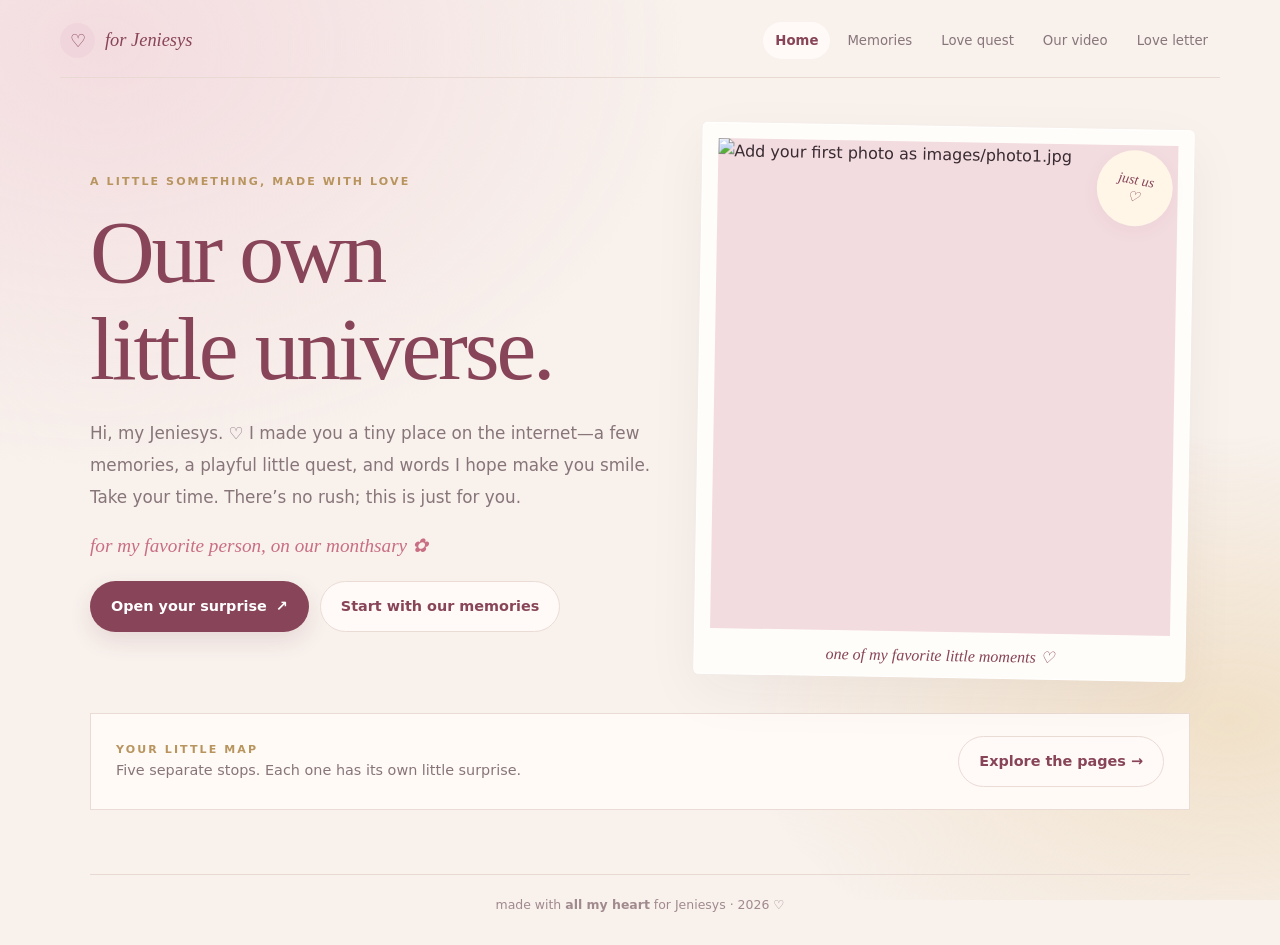
==== index.html @ ace35af0 "Add files via upload" ====
<!doctype html><html lang="en"><head><meta charset="utf-8"><meta name="viewport" content="width=device-width,initial-scale=1"><meta name="theme-color" content="#f8f1ec"><title>For Jeniesys ♡ — A Little Universe</title><link rel="stylesheet" href="style.css"></head><body><div class="background-glow"></div><header class="site-header"><a class="brand" href="index.html"><span class="brand-mark">♡</span> for Jeniesys</a><nav class="nav" aria-label="Main navigation"><a href="index.html" aria-current="page">Home</a><a href="memories.html">Memories</a><a href="quest.html">Love quest</a><a href="video.html">Our video</a><a href="letter.html">Love letter</a></nav></header><main class="page"><section class="home-grid"><div class="home-copy"><div class="eyebrow">a little something, made with love</div><h1>Our own<br>little universe.</h1><p class="lead">Hi, my Jeniesys. ♡ I made you a tiny place on the internet—a few memories, a playful little quest, and words I hope make you smile. Take your time. There’s no rush; this is just for you.</p><p class="signature">for my favorite person, on our monthsary ✿</p><div class="actions"><button class="btn btn-primary" id="openWorld">Open your surprise <span aria-hidden="true">↗</span></button><a class="btn btn-soft" href="memories.html">Start with our memories</a></div></div><div class="home-photo-card card"><span class="home-stamp">just us<br>♡</span><img id="heroPhoto" src="images/photo1.jpg" alt="A favorite photo of us" onerror="this.alt='Add your first photo as images/photo1.jpg'"><div class="photo-label">one of my favorite little moments ♡</div></div></section><section class="home-bottom"><div><div class="eyebrow">your little map</div><p>Five separate stops. Each one has its own little surprise.</p></div><a class="btn btn-soft" href="memories.html">Explore the pages →</a></section></main><footer class="site-footer">made with <b>all my heart</b> for Jeniesys · <span id="year"></span> ♡</footer><div id="toast" class="toast" role="status" aria-live="polite"></div><script src="app.js"></script></body></html>
---- style.css ----
:root{--bg:#f8f1ec;--paper:#fffdf9;--ink:#382b31;--muted:#88757a;--rose:#c96e83;--rose-dark:#884459;--blush:#f3dce0;--line:#eadbd5;--gold:#b8945e;--shadow:0 18px 55px #4c29300d;--serif:Georgia,'Times New Roman',serif;--sans:Inter,ui-rounded,'Trebuchet MS',system-ui,sans-serif}*{box-sizing:border-box}html{scroll-behavior:smooth}body{margin:0;background:var(--bg);color:var(--ink);font-family:var(--sans);line-height:1.6;min-height:100vh}button,a{font:inherit}button{cursor:pointer}a{color:inherit;text-decoration:none}button:focus-visible,a:focus-visible{outline:3px solid var(--gold);outline-offset:4px}.background-glow{position:fixed;inset:0;z-index:-1;pointer-events:none;background:radial-gradient(ellipse at 8% 5%,#f3dce0 0,transparent 35%),radial-gradient(ellipse at 96% 80%,#f0e0c8 0,transparent 28%)}.site-header{width:min(1160px,92%);margin:auto;padding:22px 0 18px;display:flex;align-items:center;justify-content:space-between;gap:22px;border-bottom:1px solid #e9d9d3}.brand{display:flex;align-items:center;gap:10px;font:italic 1.15rem var(--serif);color:var(--rose-dark);white-space:nowrap}.brand-mark{width:35px;height:35px;border-radius:50%;display:grid;place-items:center;background:#f0d6dc;font-style:normal}.nav{display:flex;align-items:center;gap:5px;flex-wrap:wrap;justify-content:flex-end}.nav a{padding:8px 12px;border-radius:999px;font-size:.83rem;color:var(--muted);transition:.2s}.nav a:hover,.nav a[aria-current=page]{background:#fffaf7;color:var(--rose-dark)}.nav a[aria-current=page]{font-weight:750}.page{width:min(1100px,92%);margin:0 auto;padding:48px 0 64px}.eyebrow{text-transform:uppercase;letter-spacing:.19em;font-size:.69rem;font-weight:800;color:var(--gold)}h1,h2,h3,p{margin-top:0}h1,h2,h3{font-family:var(--serif);font-weight:500;letter-spacing:-.035em;color:var(--rose-dark);line-height:1.08}h1{font-size:clamp(3rem,7vw,5.6rem);margin:14px 0 20px}h2{font-size:clamp(2.4rem,5vw,4.2rem);margin:10px 0 16px}h3{font-size:clamp(1.8rem,3vw,2.6rem);margin-bottom:14px}.lead{font-size:1.05rem;line-height:1.9;color:var(--muted);max-width:570px}.muted{color:var(--muted)}.btn{display:inline-flex;align-items:center;justify-content:center;gap:9px;padding:13px 20px;border-radius:999px;border:1px solid transparent;font-weight:750;font-size:.9rem;transition:transform .2s,box-shadow .2s,background .2s}.btn:hover{transform:translateY(-2px)}.btn-primary{background:var(--rose-dark);color:white;box-shadow:0 9px 22px #88445924}.btn-primary:hover{box-shadow:0 13px 28px #88445930}.btn-soft{background:#fffaf7;border-color:var(--line);color:var(--rose-dark)}.actions{display:flex;gap:11px;flex-wrap:wrap;margin-top:24px}.card{background:var(--paper);border:1px solid #fff;box-shadow:var(--shadow);border-radius:5px}.home-grid{display:grid;grid-template-columns:1.08fr .92fr;gap:30px;align-items:center}.home-copy{padding:28px 0}.home-copy .signature{font:italic 1.2rem var(--serif);color:var(--rose);margin-top:20px}.home-photo-card{padding:15px 15px 45px;transform:rotate(1deg);position:relative}.home-photo-card img{width:100%;height:clamp(320px,42vw,490px);object-fit:cover;display:block;background:var(--blush)}.photo-label{position:absolute;bottom:12px;left:15px;right:15px;text-align:center;font:italic 1rem var(--serif);color:var(--rose-dark)}.home-stamp{position:absolute;top:20px;right:20px;width:76px;height:76px;display:grid;place-items:center;text-align:center;border-radius:50%;background:#fff6e7;color:var(--rose-dark);font:italic .88rem var(--serif);transform:rotate(10deg);box-shadow:0 5px 18px #5a30300c}.home-bottom{margin-top:35px;padding:22px 25px;display:flex;align-items:center;justify-content:space-between;gap:20px;background:#fffaf6;border:1px solid var(--line)}.home-bottom p{margin:0;color:var(--muted);font-size:.9rem}.page-intro{text-align:center;max-width:720px;margin:0 auto 34px}.page-intro .lead{margin:0 auto}.section-card{padding:clamp(22px,4vw,40px)}.gallery-layout{display:grid;grid-template-columns:minmax(0,1fr) 270px;gap:28px;align-items:center}.gallery-stage{background:#fff;padding:12px 12px 48px;box-shadow:0 14px 38px #4c29300e;position:relative;transform:rotate(-.35deg)}.gallery-stage img{width:100%;height:clamp(300px,48vw,520px);display:block;object-fit:cover;background:var(--blush)}.gallery-caption{position:absolute;bottom:12px;left:15px;right:15px;text-align:center;color:var(--rose-dark);font:italic 1.12rem var(--serif)}.gallery-side{padding:8px 0}.gallery-side p{color:var(--muted);line-height:1.85}.gallery-controls{display:flex;align-items:center;gap:12px;margin-top:22px}.round-btn{width:43px;height:43px;border:1px solid var(--line);border-radius:50%;background:#fffaf7;color:var(--rose-dark);font-size:1.25rem}.gallery-count{font-size:.8rem;color:var(--muted);font-weight:700}.dots{display:flex;gap:8px;margin-top:17px}.dot{width:8px;height:8px;border:0;padding:0;border-radius:50%;background:#e8cbd0}.dot.active{background:var(--rose-dark);transform:scale(1.3)}.memory-note{margin-top:25px;padding:20px 22px;background:#fff8f3;border-left:3px solid var(--gold);font:italic 1.1rem/1.7 var(--serif);color:#795766}.quest-layout{display:grid;grid-template-columns:.8fr 1.2fr;gap:25px;align-items:stretch}.quest-art{min-height:340px;border-radius:4px;display:grid;place-items:center;position:relative;overflow:hidden;background:radial-gradient(circle,#fff 0,#f8e7e9 52%,#f0d5d9 100%)}.heart-art{font-size:clamp(7rem,15vw,10rem);filter:drop-shadow(0 15px 18px #c96e8330);animation:pulse 2.7s ease-in-out infinite}.orbit{position:absolute;width:225px;height:225px;border:1px dashed #d59aaa;border-radius:50%;animation:spin 30s linear infinite}.orbit:before,.orbit:after{content:'✦';position:absolute;color:var(--gold);font-size:1.3rem}.orbit:before{top:12px;left:33px}.orbit:after{bottom:25px;right:8px}.quest-card{padding:clamp(22px,4vw,36px)}.progress-row{display:flex;justify-content:space-between;gap:12px;color:var(--gold);font-size:.69rem;text-transform:uppercase;letter-spacing:.12em;font-weight:800}.progress-track{height:5px;background:#f0e1df;border-radius:99px;overflow:hidden;margin:12px 0 25px}.progress-fill{height:100%;width:20%;background:var(--rose);transition:width .3s}.question{font-size:clamp(1.8rem,3.7vw,2.7rem)}.answer-area{min-height:85px;position:relative;display:flex;align-items:center;justify-content:center;gap:12px;flex-wrap:wrap;margin-top:20px;padding:8px}.answer-yes,.answer-no{min-width:130px;border:0;border-radius:999px;padding:12px 17px;font-weight:750;transition:transform .18s}.answer-yes{background:var(--rose-dark);color:#fff}.answer-no{background:#fff;border:1px solid var(--line);color:var(--rose-dark);position:relative}.hint{min-height:25px;text-align:center;font-size:.78rem;color:#a88a8f;margin:12px 0 0}.success{padding:25px 15px;text-align:center;background:#fff7f5;border-radius:5px}.success .emoji{font-size:2.7rem}.video-layout{display:grid;grid-template-columns:.7fr 1.3fr;gap:30px;align-items:center}.video-frame{padding:9px;background:#32232a;border-radius:9px;box-shadow:var(--shadow)}video{width:100%;display:block;aspect-ratio:16/9;object-fit:contain;background:#21171b;border-radius:5px}.video-placeholder{padding:20px;color:#fff0f4;text-align:center;font-size:.88rem}.locked-panel{padding:25px;border:1px dashed #dfbdc4;background:#fff9f6;border-radius:5px;text-align:center}.badge{display:inline-block;padding:7px 11px;border-radius:99px;background:#f5e4e7;color:var(--rose-dark);font-size:.75rem;font-weight:800}.secret-card{max-width:680px;margin:auto;padding:clamp(25px,5vw,48px);text-align:center;background:#fffaf6;border:1px solid var(--line);box-shadow:var(--shadow)}.scratch-cover{padding:32px 20px;background:repeating-linear-gradient(135deg,#f4dce0,#f4dce0 12px,#f8e9e9 12px,#f8e9e9 24px);border:1px solid #e7c4cc;border-radius:4px;color:var(--rose-dark);cursor:pointer}.scratch-cover .big{display:block;font-size:2.5rem}.secret-message{display:none;margin-top:22px;padding:20px;background:#fff;border:1px dashed #d7b7bd;font:italic 1.2rem/1.8 var(--serif);color:var(--rose-dark)}.secret-message.show{display:block;animation:fadeup .45s both}.gift-area{text-align:center;margin:30px auto}.gift-box{width:150px;height:125px;position:relative;margin:28px auto 12px;cursor:pointer;outline:none;transition:transform .2s}.gift-box:hover{transform:translateY(-4px)}.gift-body{position:absolute;left:15px;right:15px;bottom:0;height:82px;background:#d77f96;border-radius:4px;box-shadow:0 12px 20px #8844591c}.gift-lid{position:absolute;z-index:2;left:7px;right:7px;top:27px;height:23px;background:#b85b77;border-radius:4px;transform-origin:left;transition:transform .6s}.gift-ribbon-v{position:absolute;z-index:3;width:19px;top:28px;bottom:0;left:calc(50% - 9.5px);background:#f7dca9}.gift-ribbon-h{position:absolute;z-index:3;left:15px;right:15px;bottom:36px;height:12px;background:#f7dca9}.gift-bow{position:absolute;z-index:4;top:4px;left:48px;width:26px;height:24px;border:7px solid #f7dca9;border-radius:70% 70% 20% 70%;transform:rotate(20deg)}.gift-bow:after{content:'';position:absolute;width:26px;height:24px;border:7px solid #f7dca9;border-radius:70% 70% 70% 20%;left:14px;top:-9px;transform:rotate(50deg)}.gift-box.open .gift-lid{transform:translate(-7px,-25px) rotate(-24deg)}.love-letter{display:none;max-width:740px;margin:28px auto 0;padding:clamp(26px,5vw,50px);background:#fffdf8;border:1px solid var(--line);box-shadow:var(--shadow);text-align:left}.love-letter.show{display:block;animation:fadeup .6s both}.love-letter h3{text-align:center}.love-letter p{line-height:1.95;color:#6f5a61}.love-letter .sign{text-align:right;font:italic 1.25rem var(--serif);color:var(--rose-dark);margin-top:28px}.site-footer{width:min(1100px,92%);margin:auto;padding:20px 0 30px;border-top:1px solid #e9d9d3;text-align:center;font-size:.78rem;color:#a18a8e}.float-photo{position:fixed;bottom:-100px;z-index:8;pointer-events:none;overflow:hidden;transform:rotate(45deg);border-radius:8px 8px 8px 0;animation:floatup linear forwards;box-shadow:0 5px 18px #88445925}.float-photo:before{content:'';position:absolute;width:100%;height:100%;top:-50%;left:0;background:inherit;border-radius:50%}.float-photo:after{content:'';position:absolute;width:100%;height:100%;top:0;left:-50%;background:inherit;border-radius:50%}.float-photo img{position:absolute;inset:0;width:100%;height:100%;object-fit:cover;transform:rotate(-45deg) scale(.88);border-radius:50%;z-index:2}.toast{position:fixed;left:50%;bottom:22px;transform:translate(-50%,20px);opacity:0;pointer-events:none;background:#432d38;color:#fff;padding:11px 17px;border-radius:999px;font-size:.85rem;z-index:99;transition:.25s;max-width:90%;text-align:center}.toast.show{opacity:1;transform:translate(-50%,0)}.hidden{display:none!important}@keyframes floatup{to{transform:translateY(-115vh) rotate(405deg);opacity:0}}@keyframes pulse{50%{transform:scale(1.07)}}@keyframes spin{to{transform:rotate(360deg)}}@keyframes fadeup{from{opacity:0;transform:translateY(12px)}to{opacity:1;transform:none}}@media(max-width:800px){.site-header{align-items:flex-start;flex-direction:column}.nav{justify-content:flex-start;margin-left:-8px}.home-grid,.gallery-layout,.quest-layout,.video-layout{grid-template-columns:1fr}.home-copy{padding:5px 0 10px}.home-photo-card{max-width:600px;width:100%;margin:auto}.home-bottom{align-items:flex-start;flex-direction:column}.gallery-side{padding:0}.gallery-stage img{height:clamp(260px,70vw,470px)}.quest-art{min-height:230px}.heart-art{font-size:7rem}.orbit{width:190px;height:190px}}@media(max-width:480px){.page{padding:32px 0 45px}.site-header{padding-top:16px}.brand{font-size:1rem}.nav{gap:1px}.nav a{font-size:.77rem;padding:7px 9px}.home-copy h1{font-size:3.2rem}.home-photo-card img{height:340px}.section-card{padding:20px}.gallery-controls{justify-content:center}.answer-yes,.answer-no{min-width:120px}.quest-card{padding:22px 17px}.site-footer{line-height:1.8}}@media(prefers-reduced-motion:reduce){*,*:before,*:after{scroll-behavior:auto!important;animation-duration:.01ms!important;animation-iteration-count:1!important;transition-duration:.01ms!important}}
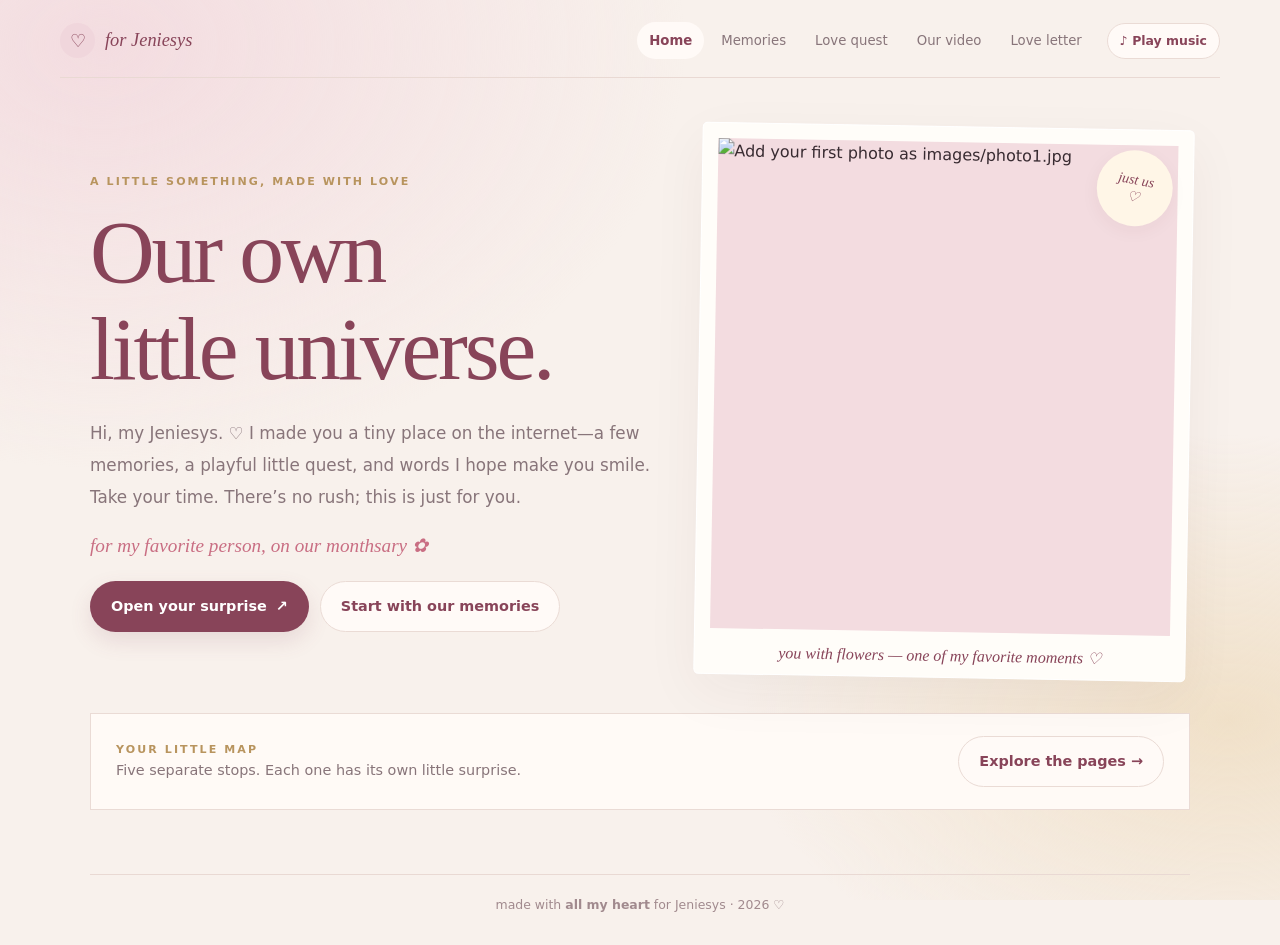
==== commit 9b7e5e95: "Add files via upload" ====
--- a/index.html
+++ b/index.html
@@ -1 +1 @@
-<!doctype html><html lang="en"><head><meta charset="utf-8"><meta name="viewport" content="width=device-width,initial-scale=1"><meta name="theme-color" content="#f8f1ec"><title>For Jeniesys ♡ — A Little Universe</title><link rel="stylesheet" href="style.css"></head><body><div class="background-glow"></div><header class="site-header"><a class="brand" href="index.html"><span class="brand-mark">♡</span> for Jeniesys</a><nav class="nav" aria-label="Main navigation"><a href="index.html" aria-current="page">Home</a><a href="memories.html">Memories</a><a href="quest.html">Love quest</a><a href="video.html">Our video</a><a href="letter.html">Love letter</a></nav></header><main class="page"><section class="home-grid"><div class="home-copy"><div class="eyebrow">a little something, made with love</div><h1>Our own<br>little universe.</h1><p class="lead">Hi, my Jeniesys. ♡ I made you a tiny place on the internet—a few memories, a playful little quest, and words I hope make you smile. Take your time. There’s no rush; this is just for you.</p><p class="signature">for my favorite person, on our monthsary ✿</p><div class="actions"><button class="btn btn-primary" id="openWorld">Open your surprise <span aria-hidden="true">↗</span></button><a class="btn btn-soft" href="memories.html">Start with our memories</a></div></div><div class="home-photo-card card"><span class="home-stamp">just us<br>♡</span><img id="heroPhoto" src="images/photo1.jpg" alt="A favorite photo of us" onerror="this.alt='Add your first photo as images/photo1.jpg'"><div class="photo-label">one of my favorite little moments ♡</div></div></section><section class="home-bottom"><div><div class="eyebrow">your little map</div><p>Five separate stops. Each one has its own little surprise.</p></div><a class="btn btn-soft" href="memories.html">Explore the pages →</a></section></main><footer class="site-footer">made with <b>all my heart</b> for Jeniesys · <span id="year"></span> ♡</footer><div id="toast" class="toast" role="status" aria-live="polite"></div><script src="app.js"></script></body></html>
+<!doctype html><html lang="en"><head><meta charset="utf-8"><meta name="viewport" content="width=device-width,initial-scale=1"><meta name="theme-color" content="#f8f1ec"><title>For Jeniesys ♡ — A Little Universe</title><link rel="stylesheet" href="style.css"></head><body><div class="background-glow"></div><header class="site-header"><a class="brand" href="index.html"><span class="brand-mark">♡</span> for Jeniesys</a><nav class="nav" aria-label="Main navigation"><a href="index.html" aria-current="page">Home</a><a href="memories.html">Memories</a><a href="quest.html">Love quest</a><a href="video.html">Our video</a><a href="letter.html">Love letter</a><button class="music-btn" id="musicToggle" type="button" aria-label="Toggle background music">♪ Play music</button></nav></header><main class="page"><section class="home-grid"><div class="home-copy"><div class="eyebrow">a little something, made with love</div><h1>Our own<br>little universe.</h1><p class="lead">Hi, my Jeniesys. ♡ I made you a tiny place on the internet—a few memories, a playful little quest, and words I hope make you smile. Take your time. There’s no rush; this is just for you.</p><p class="signature">for my favorite person, on our monthsary ✿</p><div class="actions"><button class="btn btn-primary" id="openWorld">Open your surprise <span aria-hidden="true">↗</span></button><a class="btn btn-soft" href="memories.html">Start with our memories</a></div></div><div class="home-photo-card card"><span class="home-stamp">just us<br>♡</span><img id="heroPhoto" src="images/photo2.jpg" alt="A favorite photo of us" onerror="this.alt='Add your first photo as images/photo1.jpg'"><div class="photo-label">you with flowers — one of my favorite moments ♡</div></div></section><section class="home-bottom"><div><div class="eyebrow">your little map</div><p>Five separate stops. Each one has its own little surprise.</p></div><a class="btn btn-soft" href="memories.html">Explore the pages →</a></section></main><footer class="site-footer">made with <b>all my heart</b> for Jeniesys · <span id="year"></span> ♡</footer><div id="toast" class="toast" role="status" aria-live="polite"></div><script src="app.js"></script></body></html>
--- a/style.css
+++ b/style.css
@@ -1 +1,22 @@
-:root{--bg:#f8f1ec;--paper:#fffdf9;--ink:#382b31;--muted:#88757a;--rose:#c96e83;--rose-dark:#884459;--blush:#f3dce0;--line:#eadbd5;--gold:#b8945e;--shadow:0 18px 55px #4c29300d;--serif:Georgia,'Times New Roman',serif;--sans:Inter,ui-rounded,'Trebuchet MS',system-ui,sans-serif}*{box-sizing:border-box}html{scroll-behavior:smooth}body{margin:0;background:var(--bg);color:var(--ink);font-family:var(--sans);line-height:1.6;min-height:100vh}button,a{font:inherit}button{cursor:pointer}a{color:inherit;text-decoration:none}button:focus-visible,a:focus-visible{outline:3px solid var(--gold);outline-offset:4px}.background-glow{position:fixed;inset:0;z-index:-1;pointer-events:none;background:radial-gradient(ellipse at 8% 5%,#f3dce0 0,transparent 35%),radial-gradient(ellipse at 96% 80%,#f0e0c8 0,transparent 28%)}.site-header{width:min(1160px,92%);margin:auto;padding:22px 0 18px;display:flex;align-items:center;justify-content:space-between;gap:22px;border-bottom:1px solid #e9d9d3}.brand{display:flex;align-items:center;gap:10px;font:italic 1.15rem var(--serif);color:var(--rose-dark);white-space:nowrap}.brand-mark{width:35px;height:35px;border-radius:50%;display:grid;place-items:center;background:#f0d6dc;font-style:normal}.nav{display:flex;align-items:center;gap:5px;flex-wrap:wrap;justify-content:flex-end}.nav a{padding:8px 12px;border-radius:999px;font-size:.83rem;color:var(--muted);transition:.2s}.nav a:hover,.nav a[aria-current=page]{background:#fffaf7;color:var(--rose-dark)}.nav a[aria-current=page]{font-weight:750}.page{width:min(1100px,92%);margin:0 auto;padding:48px 0 64px}.eyebrow{text-transform:uppercase;letter-spacing:.19em;font-size:.69rem;font-weight:800;color:var(--gold)}h1,h2,h3,p{margin-top:0}h1,h2,h3{font-family:var(--serif);font-weight:500;letter-spacing:-.035em;color:var(--rose-dark);line-height:1.08}h1{font-size:clamp(3rem,7vw,5.6rem);margin:14px 0 20px}h2{font-size:clamp(2.4rem,5vw,4.2rem);margin:10px 0 16px}h3{font-size:clamp(1.8rem,3vw,2.6rem);margin-bottom:14px}.lead{font-size:1.05rem;line-height:1.9;color:var(--muted);max-width:570px}.muted{color:var(--muted)}.btn{display:inline-flex;align-items:center;justify-content:center;gap:9px;padding:13px 20px;border-radius:999px;border:1px solid transparent;font-weight:750;font-size:.9rem;transition:transform .2s,box-shadow .2s,background .2s}.btn:hover{transform:translateY(-2px)}.btn-primary{background:var(--rose-dark);color:white;box-shadow:0 9px 22px #88445924}.btn-primary:hover{box-shadow:0 13px 28px #88445930}.btn-soft{background:#fffaf7;border-color:var(--line);color:var(--rose-dark)}.actions{display:flex;gap:11px;flex-wrap:wrap;margin-top:24px}.card{background:var(--paper);border:1px solid #fff;box-shadow:var(--shadow);border-radius:5px}.home-grid{display:grid;grid-template-columns:1.08fr .92fr;gap:30px;align-items:center}.home-copy{padding:28px 0}.home-copy .signature{font:italic 1.2rem var(--serif);color:var(--rose);margin-top:20px}.home-photo-card{padding:15px 15px 45px;transform:rotate(1deg);position:relative}.home-photo-card img{width:100%;height:clamp(320px,42vw,490px);object-fit:cover;display:block;background:var(--blush)}.photo-label{position:absolute;bottom:12px;left:15px;right:15px;text-align:center;font:italic 1rem var(--serif);color:var(--rose-dark)}.home-stamp{position:absolute;top:20px;right:20px;width:76px;height:76px;display:grid;place-items:center;text-align:center;border-radius:50%;background:#fff6e7;color:var(--rose-dark);font:italic .88rem var(--serif);transform:rotate(10deg);box-shadow:0 5px 18px #5a30300c}.home-bottom{margin-top:35px;padding:22px 25px;display:flex;align-items:center;justify-content:space-between;gap:20px;background:#fffaf6;border:1px solid var(--line)}.home-bottom p{margin:0;color:var(--muted);font-size:.9rem}.page-intro{text-align:center;max-width:720px;margin:0 auto 34px}.page-intro .lead{margin:0 auto}.section-card{padding:clamp(22px,4vw,40px)}.gallery-layout{display:grid;grid-template-columns:minmax(0,1fr) 270px;gap:28px;align-items:center}.gallery-stage{background:#fff;padding:12px 12px 48px;box-shadow:0 14px 38px #4c29300e;position:relative;transform:rotate(-.35deg)}.gallery-stage img{width:100%;height:clamp(300px,48vw,520px);display:block;object-fit:cover;background:var(--blush)}.gallery-caption{position:absolute;bottom:12px;left:15px;right:15px;text-align:center;color:var(--rose-dark);font:italic 1.12rem var(--serif)}.gallery-side{padding:8px 0}.gallery-side p{color:var(--muted);line-height:1.85}.gallery-controls{display:flex;align-items:center;gap:12px;margin-top:22px}.round-btn{width:43px;height:43px;border:1px solid var(--line);border-radius:50%;background:#fffaf7;color:var(--rose-dark);font-size:1.25rem}.gallery-count{font-size:.8rem;color:var(--muted);font-weight:700}.dots{display:flex;gap:8px;margin-top:17px}.dot{width:8px;height:8px;border:0;padding:0;border-radius:50%;background:#e8cbd0}.dot.active{background:var(--rose-dark);transform:scale(1.3)}.memory-note{margin-top:25px;padding:20px 22px;background:#fff8f3;border-left:3px solid var(--gold);font:italic 1.1rem/1.7 var(--serif);color:#795766}.quest-layout{display:grid;grid-template-columns:.8fr 1.2fr;gap:25px;align-items:stretch}.quest-art{min-height:340px;border-radius:4px;display:grid;place-items:center;position:relative;overflow:hidden;background:radial-gradient(circle,#fff 0,#f8e7e9 52%,#f0d5d9 100%)}.heart-art{font-size:clamp(7rem,15vw,10rem);filter:drop-shadow(0 15px 18px #c96e8330);animation:pulse 2.7s ease-in-out infinite}.orbit{position:absolute;width:225px;height:225px;border:1px dashed #d59aaa;border-radius:50%;animation:spin 30s linear infinite}.orbit:before,.orbit:after{content:'✦';position:absolute;color:var(--gold);font-size:1.3rem}.orbit:before{top:12px;left:33px}.orbit:after{bottom:25px;right:8px}.quest-card{padding:clamp(22px,4vw,36px)}.progress-row{display:flex;justify-content:space-between;gap:12px;color:var(--gold);font-size:.69rem;text-transform:uppercase;letter-spacing:.12em;font-weight:800}.progress-track{height:5px;background:#f0e1df;border-radius:99px;overflow:hidden;margin:12px 0 25px}.progress-fill{height:100%;width:20%;background:var(--rose);transition:width .3s}.question{font-size:clamp(1.8rem,3.7vw,2.7rem)}.answer-area{min-height:85px;position:relative;display:flex;align-items:center;justify-content:center;gap:12px;flex-wrap:wrap;margin-top:20px;padding:8px}.answer-yes,.answer-no{min-width:130px;border:0;border-radius:999px;padding:12px 17px;font-weight:750;transition:transform .18s}.answer-yes{background:var(--rose-dark);color:#fff}.answer-no{background:#fff;border:1px solid var(--line);color:var(--rose-dark);position:relative}.hint{min-height:25px;text-align:center;font-size:.78rem;color:#a88a8f;margin:12px 0 0}.success{padding:25px 15px;text-align:center;background:#fff7f5;border-radius:5px}.success .emoji{font-size:2.7rem}.video-layout{display:grid;grid-template-columns:.7fr 1.3fr;gap:30px;align-items:center}.video-frame{padding:9px;background:#32232a;border-radius:9px;box-shadow:var(--shadow)}video{width:100%;display:block;aspect-ratio:16/9;object-fit:contain;background:#21171b;border-radius:5px}.video-placeholder{padding:20px;color:#fff0f4;text-align:center;font-size:.88rem}.locked-panel{padding:25px;border:1px dashed #dfbdc4;background:#fff9f6;border-radius:5px;text-align:center}.badge{display:inline-block;padding:7px 11px;border-radius:99px;background:#f5e4e7;color:var(--rose-dark);font-size:.75rem;font-weight:800}.secret-card{max-width:680px;margin:auto;padding:clamp(25px,5vw,48px);text-align:center;background:#fffaf6;border:1px solid var(--line);box-shadow:var(--shadow)}.scratch-cover{padding:32px 20px;background:repeating-linear-gradient(135deg,#f4dce0,#f4dce0 12px,#f8e9e9 12px,#f8e9e9 24px);border:1px solid #e7c4cc;border-radius:4px;color:var(--rose-dark);cursor:pointer}.scratch-cover .big{display:block;font-size:2.5rem}.secret-message{display:none;margin-top:22px;padding:20px;background:#fff;border:1px dashed #d7b7bd;font:italic 1.2rem/1.8 var(--serif);color:var(--rose-dark)}.secret-message.show{display:block;animation:fadeup .45s both}.gift-area{text-align:center;margin:30px auto}.gift-box{width:150px;height:125px;position:relative;margin:28px auto 12px;cursor:pointer;outline:none;transition:transform .2s}.gift-box:hover{transform:translateY(-4px)}.gift-body{position:absolute;left:15px;right:15px;bottom:0;height:82px;background:#d77f96;border-radius:4px;box-shadow:0 12px 20px #8844591c}.gift-lid{position:absolute;z-index:2;left:7px;right:7px;top:27px;height:23px;background:#b85b77;border-radius:4px;transform-origin:left;transition:transform .6s}.gift-ribbon-v{position:absolute;z-index:3;width:19px;top:28px;bottom:0;left:calc(50% - 9.5px);background:#f7dca9}.gift-ribbon-h{position:absolute;z-index:3;left:15px;right:15px;bottom:36px;height:12px;background:#f7dca9}.gift-bow{position:absolute;z-index:4;top:4px;left:48px;width:26px;height:24px;border:7px solid #f7dca9;border-radius:70% 70% 20% 70%;transform:rotate(20deg)}.gift-bow:after{content:'';position:absolute;width:26px;height:24px;border:7px solid #f7dca9;border-radius:70% 70% 70% 20%;left:14px;top:-9px;transform:rotate(50deg)}.gift-box.open .gift-lid{transform:translate(-7px,-25px) rotate(-24deg)}.love-letter{display:none;max-width:740px;margin:28px auto 0;padding:clamp(26px,5vw,50px);background:#fffdf8;border:1px solid var(--line);box-shadow:var(--shadow);text-align:left}.love-letter.show{display:block;animation:fadeup .6s both}.love-letter h3{text-align:center}.love-letter p{line-height:1.95;color:#6f5a61}.love-letter .sign{text-align:right;font:italic 1.25rem var(--serif);color:var(--rose-dark);margin-top:28px}.site-footer{width:min(1100px,92%);margin:auto;padding:20px 0 30px;border-top:1px solid #e9d9d3;text-align:center;font-size:.78rem;color:#a18a8e}.float-photo{position:fixed;bottom:-100px;z-index:8;pointer-events:none;overflow:hidden;transform:rotate(45deg);border-radius:8px 8px 8px 0;animation:floatup linear forwards;box-shadow:0 5px 18px #88445925}.float-photo:before{content:'';position:absolute;width:100%;height:100%;top:-50%;left:0;background:inherit;border-radius:50%}.float-photo:after{content:'';position:absolute;width:100%;height:100%;top:0;left:-50%;background:inherit;border-radius:50%}.float-photo img{position:absolute;inset:0;width:100%;height:100%;object-fit:cover;transform:rotate(-45deg) scale(.88);border-radius:50%;z-index:2}.toast{position:fixed;left:50%;bottom:22px;transform:translate(-50%,20px);opacity:0;pointer-events:none;background:#432d38;color:#fff;padding:11px 17px;border-radius:999px;font-size:.85rem;z-index:99;transition:.25s;max-width:90%;text-align:center}.toast.show{opacity:1;transform:translate(-50%,0)}.hidden{display:none!important}@keyframes floatup{to{transform:translateY(-115vh) rotate(405deg);opacity:0}}@keyframes pulse{50%{transform:scale(1.07)}}@keyframes spin{to{transform:rotate(360deg)}}@keyframes fadeup{from{opacity:0;transform:translateY(12px)}to{opacity:1;transform:none}}@media(max-width:800px){.site-header{align-items:flex-start;flex-direction:column}.nav{justify-content:flex-start;margin-left:-8px}.home-grid,.gallery-layout,.quest-layout,.video-layout{grid-template-columns:1fr}.home-copy{padding:5px 0 10px}.home-photo-card{max-width:600px;width:100%;margin:auto}.home-bottom{align-items:flex-start;flex-direction:column}.gallery-side{padding:0}.gallery-stage img{height:clamp(260px,70vw,470px)}.quest-art{min-height:230px}.heart-art{font-size:7rem}.orbit{width:190px;height:190px}}@media(max-width:480px){.page{padding:32px 0 45px}.site-header{padding-top:16px}.brand{font-size:1rem}.nav{gap:1px}.nav a{font-size:.77rem;padding:7px 9px}.home-copy h1{font-size:3.2rem}.home-photo-card img{height:340px}.section-card{padding:20px}.gallery-controls{justify-content:center}.answer-yes,.answer-no{min-width:120px}.quest-card{padding:22px 17px}.site-footer{line-height:1.8}}@media(prefers-reduced-motion:reduce){*,*:before,*:after{scroll-behavior:auto!important;animation-duration:.01ms!important;animation-iteration-count:1!important;transition-duration:.01ms!important}}
+:root{--bg:#f8f1ec;--paper:#fffdf9;--ink:#382b31;--muted:#88757a;--rose:#c96e83;--rose-dark:#884459;--blush:#f3dce0;--line:#eadbd5;--gold:#b8945e;--shadow:0 18px 55px #4c29300d;--serif:Georgia,'Times New Roman',serif;--sans:Inter,ui-rounded,'Trebuchet MS',system-ui,sans-serif}*{box-sizing:border-box}html{scroll-behavior:smooth}body{margin:0;background:var(--bg);color:var(--ink);font-family:var(--sans);line-height:1.6;min-height:100vh}button,a{font:inherit}button{cursor:pointer}a{color:inherit;text-decoration:none}button:focus-visible,a:focus-visible{outline:3px solid var(--gold);outline-offset:4px}.background-glow{position:fixed;inset:0;z-index:-1;pointer-events:none;background:radial-gradient(ellipse at 8% 5%,#f3dce0 0,transparent 35%),radial-gradient(ellipse at 96% 80%,#f0e0c8 0,transparent 28%)}.site-header{width:min(1160px,92%);margin:auto;padding:22px 0 18px;display:flex;align-items:center;justify-content:space-between;gap:22px;border-bottom:1px solid #e9d9d3}.brand{display:flex;align-items:center;gap:10px;font:italic 1.15rem var(--serif);color:var(--rose-dark);white-space:nowrap}.brand-mark{width:35px;height:35px;border-radius:50%;display:grid;place-items:center;background:#f0d6dc;font-style:normal}.nav{display:flex;align-items:center;gap:5px;flex-wrap:wrap;justify-content:flex-end}.nav a{padding:8px 12px;border-radius:999px;font-size:.83rem;color:var(--muted);transition:.2s}.nav a:hover,.nav a[aria-current=page]{background:#fffaf7;color:var(--rose-dark)}.nav a[aria-current=page]{font-weight:750}.page{width:min(1100px,92%);margin:0 auto;padding:48px 0 64px}.eyebrow{text-transform:uppercase;letter-spacing:.19em;font-size:.69rem;font-weight:800;color:var(--gold)}h1,h2,h3,p{margin-top:0}h1,h2,h3{font-family:var(--serif);font-weight:500;letter-spacing:-.035em;color:var(--rose-dark);line-height:1.08}h1{font-size:clamp(3rem,7vw,5.6rem);margin:14px 0 20px}h2{font-size:clamp(2.4rem,5vw,4.2rem);margin:10px 0 16px}h3{font-size:clamp(1.8rem,3vw,2.6rem);margin-bottom:14px}.lead{font-size:1.05rem;line-height:1.9;color:var(--muted);max-width:570px}.muted{color:var(--muted)}.btn{display:inline-flex;align-items:center;justify-content:center;gap:9px;padding:13px 20px;border-radius:999px;border:1px solid transparent;font-weight:750;font-size:.9rem;transition:transform .2s,box-shadow .2s,background .2s}.btn:hover{transform:translateY(-2px)}.btn-primary{background:var(--rose-dark);color:white;box-shadow:0 9px 22px #88445924}.btn-primary:hover{box-shadow:0 13px 28px #88445930}.btn-soft{background:#fffaf7;border-color:var(--line);color:var(--rose-dark)}.actions{display:flex;gap:11px;flex-wrap:wrap;margin-top:24px}.card{background:var(--paper);border:1px solid #fff;box-shadow:var(--shadow);border-radius:5px}.home-grid{display:grid;grid-template-columns:1.08fr .92fr;gap:30px;align-items:center}.home-copy{padding:28px 0}.home-copy .signature{font:italic 1.2rem var(--serif);color:var(--rose);margin-top:20px}.home-photo-card{padding:15px 15px 45px;transform:rotate(1deg);position:relative}.home-photo-card img{width:100%;height:clamp(320px,42vw,490px);object-fit:cover;display:block;background:var(--blush)}.photo-label{position:absolute;bottom:12px;left:15px;right:15px;text-align:center;font:italic 1rem var(--serif);color:var(--rose-dark)}.home-stamp{position:absolute;top:20px;right:20px;width:76px;height:76px;display:grid;place-items:center;text-align:center;border-radius:50%;background:#fff6e7;color:var(--rose-dark);font:italic .88rem var(--serif);transform:rotate(10deg);box-shadow:0 5px 18px #5a30300c}.home-bottom{margin-top:35px;padding:22px 25px;display:flex;align-items:center;justify-content:space-between;gap:20px;background:#fffaf6;border:1px solid var(--line)}.home-bottom p{margin:0;color:var(--muted);font-size:.9rem}.page-intro{text-align:center;max-width:720px;margin:0 auto 34px}.page-intro .lead{margin:0 auto}.section-card{padding:clamp(22px,4vw,40px)}.gallery-layout{display:grid;grid-template-columns:minmax(0,1fr) 270px;gap:28px;align-items:center}.gallery-stage{background:#fff;padding:12px 12px 48px;box-shadow:0 14px 38px #4c29300e;position:relative;transform:rotate(-.35deg)}.gallery-stage img{width:100%;height:clamp(300px,48vw,520px);display:block;object-fit:cover;background:var(--blush)}.gallery-caption{position:absolute;bottom:12px;left:15px;right:15px;text-align:center;color:var(--rose-dark);font:italic 1.12rem var(--serif)}.gallery-side{padding:8px 0}.gallery-side p{color:var(--muted);line-height:1.85}.gallery-controls{display:flex;align-items:center;gap:12px;margin-top:22px}.round-btn{width:43px;height:43px;border:1px solid var(--line);border-radius:50%;background:#fffaf7;color:var(--rose-dark);font-size:1.25rem}.gallery-count{font-size:.8rem;color:var(--muted);font-weight:700}.dots{display:flex;gap:8px;margin-top:17px}.dot{width:8px;height:8px;border:0;padding:0;border-radius:50%;background:#e8cbd0}.dot.active{background:var(--rose-dark);transform:scale(1.3)}.memory-note{margin-top:25px;padding:20px 22px;background:#fff8f3;border-left:3px solid var(--gold);font:italic 1.1rem/1.7 var(--serif);color:#795766}.quest-layout{display:grid;grid-template-columns:.8fr 1.2fr;gap:25px;align-items:stretch}.quest-art{min-height:340px;border-radius:4px;display:grid;place-items:center;position:relative;overflow:hidden;background:radial-gradient(circle,#fff 0,#f8e7e9 52%,#f0d5d9 100%)}.heart-art{font-size:clamp(7rem,15vw,10rem);filter:drop-shadow(0 15px 18px #c96e8330);animation:pulse 2.7s ease-in-out infinite}.orbit{position:absolute;width:225px;height:225px;border:1px dashed #d59aaa;border-radius:50%;animation:spin 30s linear infinite}.orbit:before,.orbit:after{content:'✦';position:absolute;color:var(--gold);font-size:1.3rem}.orbit:before{top:12px;left:33px}.orbit:after{bottom:25px;right:8px}.quest-card{padding:clamp(22px,4vw,36px)}.progress-row{display:flex;justify-content:space-between;gap:12px;color:var(--gold);font-size:.69rem;text-transform:uppercase;letter-spacing:.12em;font-weight:800}.progress-track{height:5px;background:#f0e1df;border-radius:99px;overflow:hidden;margin:12px 0 25px}.progress-fill{height:100%;width:20%;background:var(--rose);transition:width .3s}.question{font-size:clamp(1.8rem,3.7vw,2.7rem)}.answer-area{min-height:85px;position:relative;display:flex;align-items:center;justify-content:center;gap:12px;flex-wrap:wrap;margin-top:20px;padding:8px}.answer-yes,.answer-no{min-width:130px;border:0;border-radius:999px;padding:12px 17px;font-weight:750;transition:transform .18s}.answer-yes{background:var(--rose-dark);color:#fff}.answer-no{background:#fff;border:1px solid var(--line);color:var(--rose-dark);position:relative}.hint{min-height:25px;text-align:center;font-size:.78rem;color:#a88a8f;margin:12px 0 0}.success{padding:25px 15px;text-align:center;background:#fff7f5;border-radius:5px}.success .emoji{font-size:2.7rem}.video-layout{display:grid;grid-template-columns:.7fr 1.3fr;gap:30px;align-items:center}.video-frame{padding:9px;background:#32232a;border-radius:9px;box-shadow:var(--shadow)}video{width:100%;display:block;aspect-ratio:16/9;object-fit:contain;background:#21171b;border-radius:5px}.video-placeholder{padding:20px;color:#fff0f4;text-align:center;font-size:.88rem}.locked-panel{padding:25px;border:1px dashed #dfbdc4;background:#fff9f6;border-radius:5px;text-align:center}.badge{display:inline-block;padding:7px 11px;border-radius:99px;background:#f5e4e7;color:var(--rose-dark);font-size:.75rem;font-weight:800}.secret-card{max-width:680px;margin:auto;padding:clamp(25px,5vw,48px);text-align:center;background:#fffaf6;border:1px solid var(--line);box-shadow:var(--shadow)}.scratch-cover{padding:32px 20px;background:repeating-linear-gradient(135deg,#f4dce0,#f4dce0 12px,#f8e9e9 12px,#f8e9e9 24px);border:1px solid #e7c4cc;border-radius:4px;color:var(--rose-dark);cursor:pointer}.scratch-cover .big{display:block;font-size:2.5rem}.secret-message{display:none;margin-top:22px;padding:20px;background:#fff;border:1px dashed #d7b7bd;font:italic 1.2rem/1.8 var(--serif);color:var(--rose-dark)}.secret-message.show{display:block;animation:fadeup .45s both}.gift-area{text-align:center;margin:30px auto}.gift-box{width:150px;height:125px;position:relative;margin:28px auto 12px;cursor:pointer;outline:none;transition:transform .2s}.gift-box:hover{transform:translateY(-4px)}.gift-body{position:absolute;left:15px;right:15px;bottom:0;height:82px;background:#d77f96;border-radius:4px;box-shadow:0 12px 20px #8844591c}.gift-lid{position:absolute;z-index:2;left:7px;right:7px;top:27px;height:23px;background:#b85b77;border-radius:4px;transform-origin:left;transition:transform .6s}.gift-ribbon-v{position:absolute;z-index:3;width:19px;top:28px;bottom:0;left:calc(50% - 9.5px);background:#f7dca9}.gift-ribbon-h{position:absolute;z-index:3;left:15px;right:15px;bottom:36px;height:12px;background:#f7dca9}.gift-bow{position:absolute;z-index:4;top:4px;left:48px;width:26px;height:24px;border:7px solid #f7dca9;border-radius:70% 70% 20% 70%;transform:rotate(20deg)}.gift-bow:after{content:'';position:absolute;width:26px;height:24px;border:7px solid #f7dca9;border-radius:70% 70% 70% 20%;left:14px;top:-9px;transform:rotate(50deg)}.gift-box.open .gift-lid{transform:translate(-7px,-25px) rotate(-24deg)}.love-letter{display:none;max-width:740px;margin:28px auto 0;padding:clamp(26px,5vw,50px);background:#fffdf8;border:1px solid var(--line);box-shadow:var(--shadow);text-align:left}.love-letter.show{display:block;animation:fadeup .6s both}.love-letter h3{text-align:center}.love-letter p{line-height:1.95;color:#6f5a61}.love-letter .sign{text-align:right;font:italic 1.25rem var(--serif);color:var(--rose-dark);margin-top:28px}.site-footer{width:min(1100px,92%);margin:auto;padding:20px 0 30px;border-top:1px solid #e9d9d3;text-align:center;font-size:.78rem;color:#a18a8e}.float-photo{position:fixed;bottom:-100px;z-index:8;pointer-events:none;overflow:hidden;transform:rotate(45deg);border-radius:8px 8px 8px 0;animation:floatup linear forwards;box-shadow:0 5px 18px #88445925}.float-photo:before{content:'';position:absolute;width:100%;height:100%;top:-50%;left:0;background:inherit;border-radius:50%}.float-photo:after{content:'';position:absolute;width:100%;height:100%;top:0;left:-50%;background:inherit;border-radius:50%}.float-photo img{position:absolute;inset:0;width:100%;height:100%;object-fit:cover;transform:rotate(-45deg) scale(.88);border-radius:50%;z-index:2}.float-video{pointer-events:auto;display:block;background:#f3dce0;cursor:pointer;isolation:isolate}.float-video video{position:absolute;inset:0;width:100%;height:100%;object-fit:cover;aspect-ratio:auto;transform:rotate(-45deg) scale(.88);border-radius:50%;z-index:2;background:#f3dce0}.float-play{position:absolute;z-index:4;left:50%;top:50%;transform:translate(-50%,-50%) rotate(-45deg);width:23px;height:23px;border-radius:50%;display:grid;place-items:center;padding-left:2px;background:#fffdf0e8;color:#884459;font-size:10px;box-shadow:0 2px 8px #382b3155;pointer-events:none}.video-heart-fallback{position:absolute;z-index:4;inset:0;display:grid;place-items:center;color:#884459;font-size:17px;transform:rotate(-45deg)}.float-video:hover{filter:brightness(1.08);box-shadow:0 8px 22px #88445945}.toast{position:fixed;left:50%;bottom:22px;transform:translate(-50%,20px);opacity:0;pointer-events:none;background:#432d38;color:#fff;padding:11px 17px;border-radius:999px;font-size:.85rem;z-index:99;transition:.25s;max-width:90%;text-align:center}.toast.show{opacity:1;transform:translate(-50%,0)}.hidden{display:none!important}@keyframes floatup{to{transform:translateY(-115vh) rotate(405deg);opacity:0}}@keyframes pulse{50%{transform:scale(1.07)}}@keyframes spin{to{transform:rotate(360deg)}}@keyframes fadeup{from{opacity:0;transform:translateY(12px)}to{opacity:1;transform:none}}@media(max-width:800px){.site-header{align-items:flex-start;flex-direction:column}.nav{justify-content:flex-start;margin-left:-8px}.home-grid,.gallery-layout,.quest-layout,.video-layout{grid-template-columns:1fr}.home-copy{padding:5px 0 10px}.home-photo-card{max-width:600px;width:100%;margin:auto}.home-bottom{align-items:flex-start;flex-direction:column}.gallery-side{padding:0}.gallery-stage img{height:clamp(260px,70vw,470px)}.quest-art{min-height:230px}.heart-art{font-size:7rem}.orbit{width:190px;height:190px}}@media(max-width:480px){.page{padding:32px 0 45px}.site-header{padding-top:16px}.brand{font-size:1rem}.nav{gap:1px}.nav a{font-size:.77rem;padding:7px 9px}.home-copy h1{font-size:3.2rem}.home-photo-card img{height:340px}.section-card{padding:20px}.gallery-controls{justify-content:center}.answer-yes,.answer-no{min-width:120px}.quest-card{padding:22px 17px}.site-footer{line-height:1.8}}@media(prefers-reduced-motion:reduce){*,*:before,*:after{scroll-behavior:auto!important;animation-duration:.01ms!important;animation-iteration-count:1!important;transition-duration:.01ms!important}}
+
+/* Music toggle */
+.music-btn{
+  margin-left:8px;
+  padding:7px 12px;
+  border-radius:999px;
+  border:1px solid var(--line);
+  background:#fffaf7;
+  color:var(--rose-dark);
+  font-size:.78rem;
+  font-weight:700;
+  white-space:nowrap;
+  transition:.2s;
+}
+.music-btn:hover{
+  background:var(--blush);
+  transform:translateY(-1px);
+}
+@media(max-width:480px){
+  .music-btn{font-size:.72rem;padding:6px 9px;margin-left:2px}
+}
